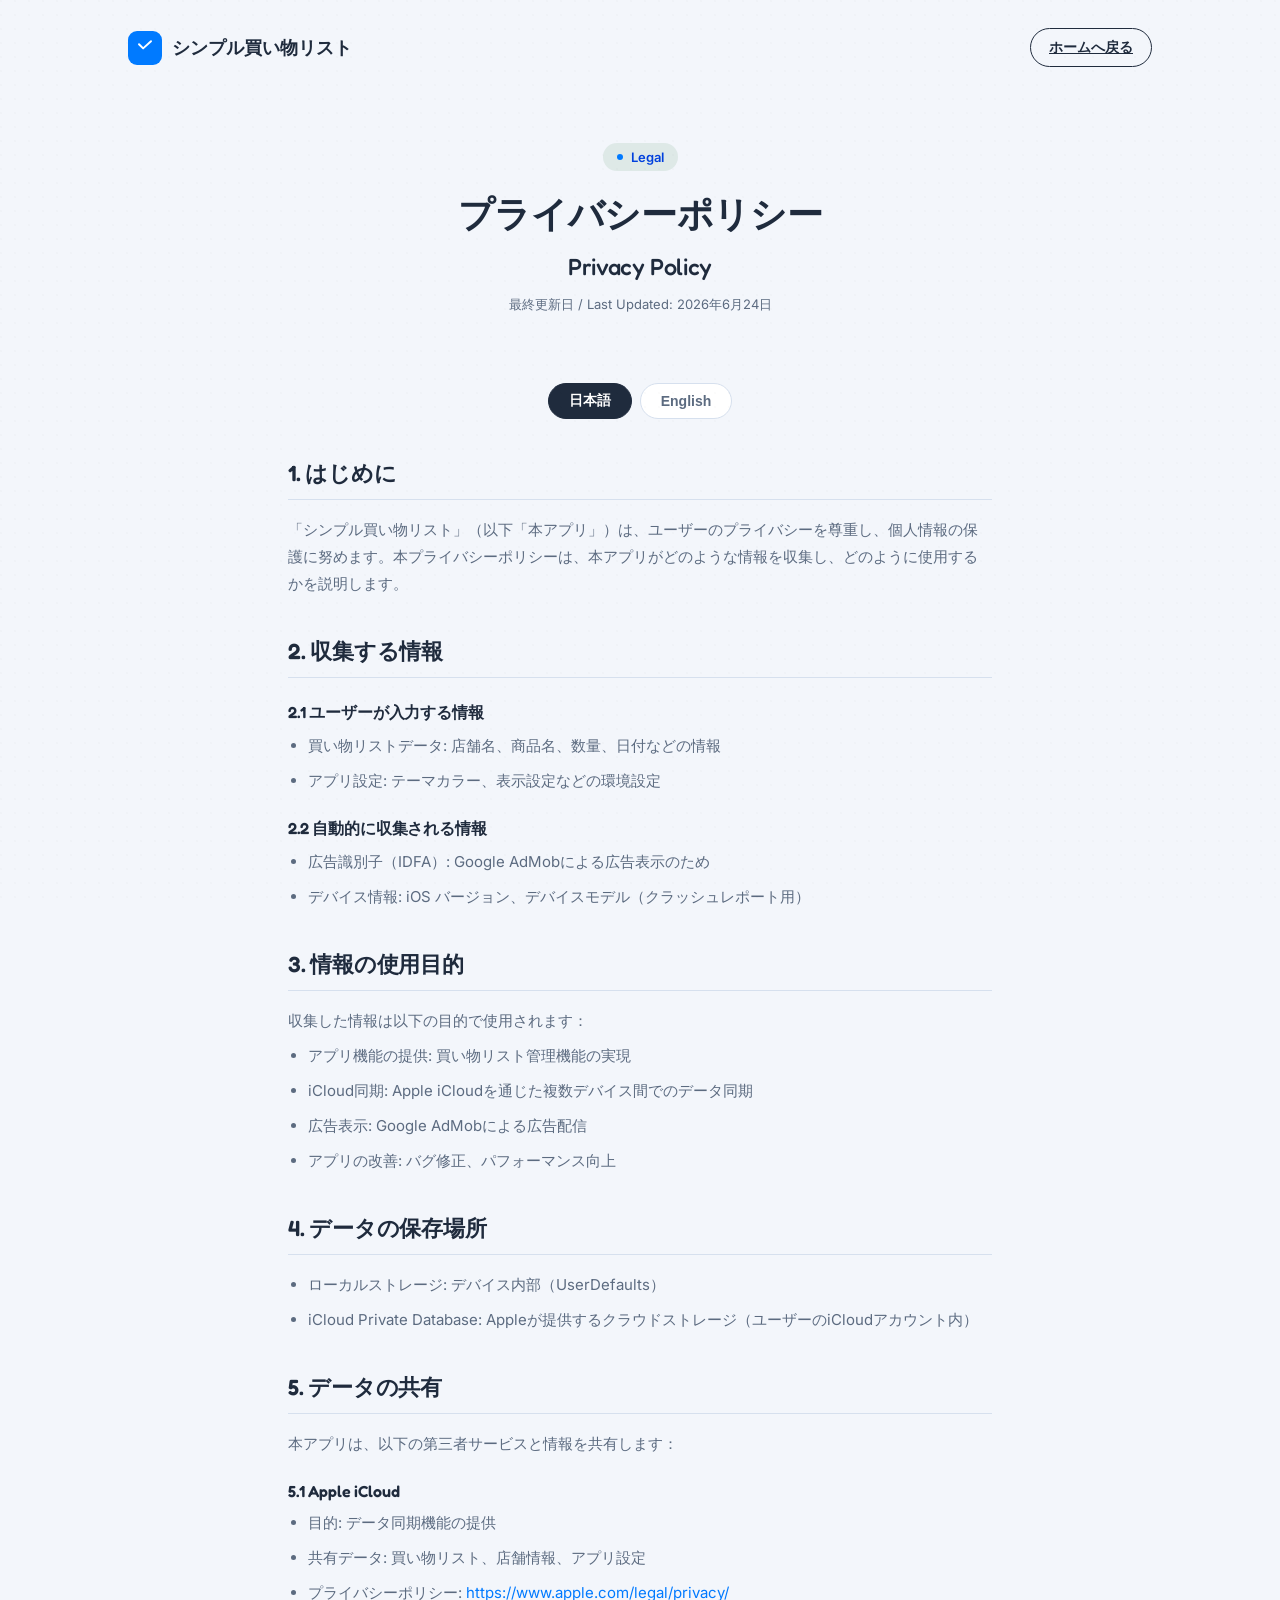
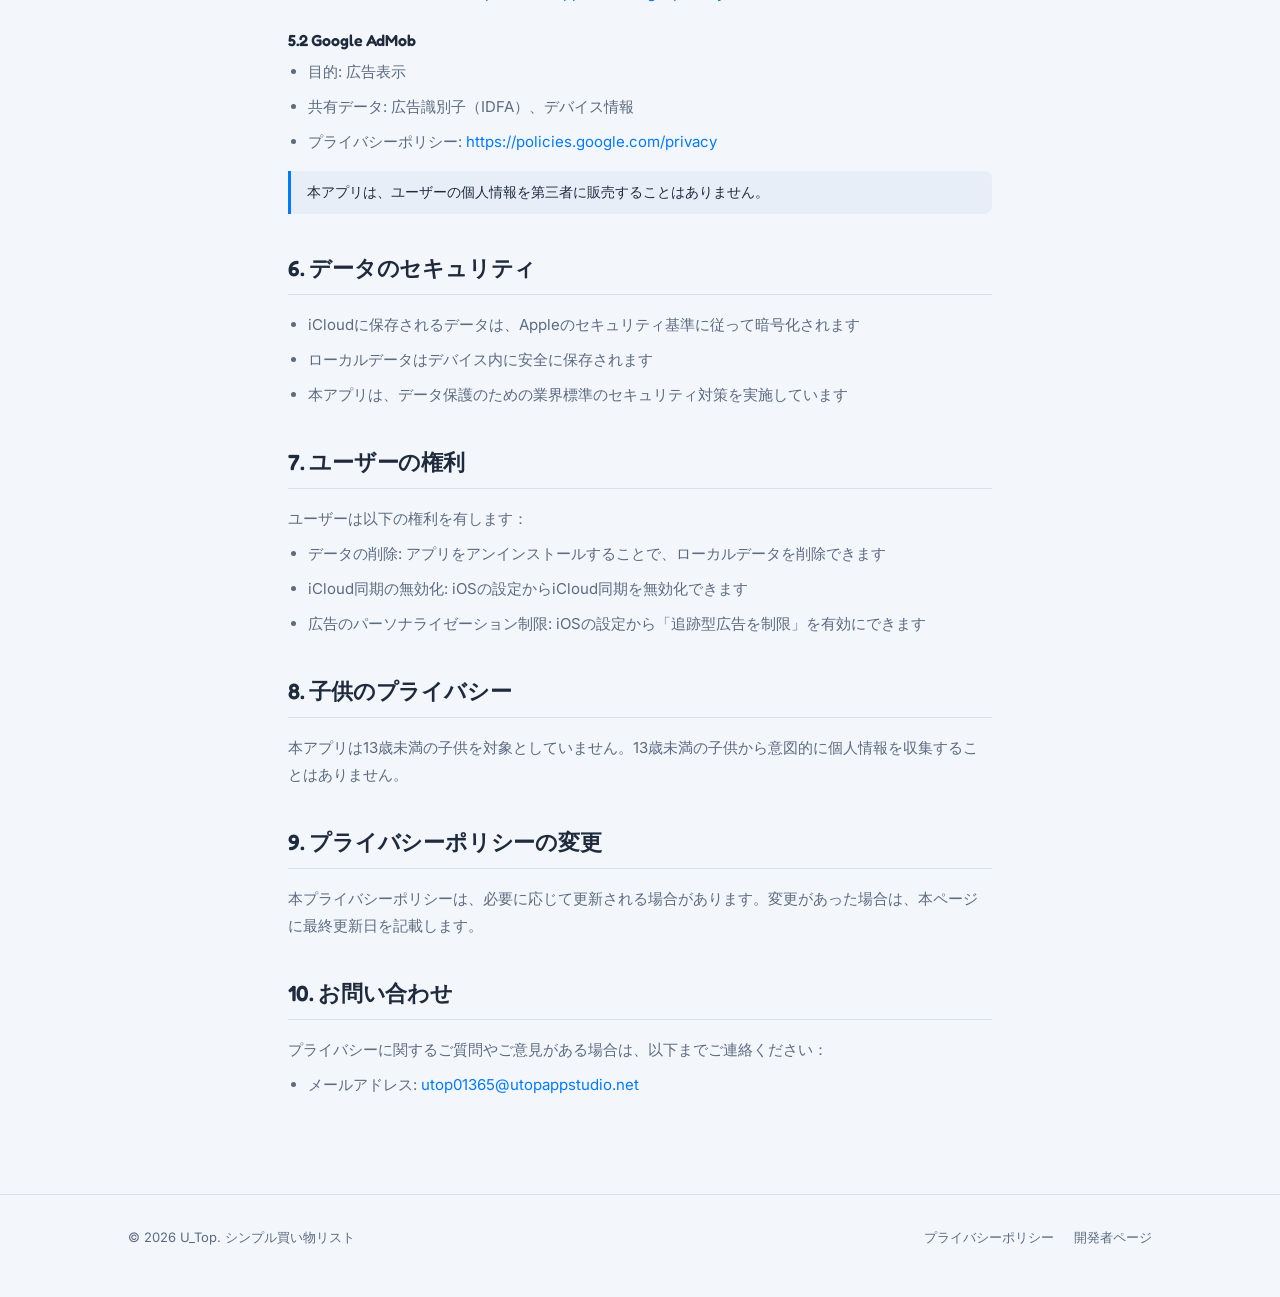
==== privacy-policy.html @ 2f01d152 "feat: Add privacy policy page and update footer link - Add privacy-policy.html with bilingual conten" ====
<!DOCTYPE html>
<html lang="ja">
<head>
<meta charset="UTF-8">
<meta name="viewport" content="width=device-width, initial-scale=1.0">
<title>プライバシーポリシー – シンプル買い物リスト</title>
<meta name="description" content="シンプル買い物リストのプライバシーポリシー / Privacy Policy for Simple Shopping List">
<link rel="preconnect" href="https://fonts.googleapis.com">
<link rel="preconnect" href="https://fonts.gstatic.com" crossorigin>
<link href="https://fonts.googleapis.com/css2?family=Fredoka:wght@500;600;700&family=Inter:wght@400;500;600;700&display=swap" rel="stylesheet">
<link rel="stylesheet" href="styles.css">
<style>
  .policy-hero {
    padding: 48px 0 32px;
    text-align: center;
  }
  .policy-hero h1 {
    font-size: clamp(26px, 3.2vw, 36px);
    margin: 0 0 12px;
  }
  .policy-hero .updated {
    font-size: 13px;
    color: var(--ink-soft);
  }
  .lang-tabs {
    display: flex;
    justify-content: center;
    gap: 8px;
    margin: 24px 0 40px;
  }
  .lang-tab {
    padding: 8px 20px;
    border-radius: 999px;
    font-size: 14px;
    font-weight: 600;
    cursor: pointer;
    border: 1.5px solid var(--line);
    background: var(--white);
    color: var(--ink-soft);
    transition: all .15s ease;
  }
  .lang-tab.active {
    background: var(--ink);
    color: var(--white);
    border-color: var(--ink);
  }
  .policy-content {
    max-width: 760px;
    margin: 0 auto;
    padding: 0 28px 80px;
  }
  .policy-section { display: none; }
  .policy-section.active { display: block; }
  .policy-content h2 {
    font-size: 22px;
    margin: 40px 0 16px;
    padding-bottom: 10px;
    border-bottom: 1px solid var(--line);
  }
  .policy-content h3 {
    font-size: 16px;
    margin: 24px 0 8px;
    color: var(--ink);
  }
  .policy-content p, .policy-content li {
    font-size: 15px;
    line-height: 1.8;
    color: var(--ink-soft);
    margin: 0 0 8px;
  }
  .policy-content ul {
    padding-left: 20px;
    margin: 8px 0 16px;
  }
  .policy-content a {
    color: var(--green);
    text-decoration: none;
  }
  .policy-content a:hover { text-decoration: underline; }
  .important-note {
    background: var(--paper-deep);
    border-left: 3px solid var(--green);
    padding: 12px 16px;
    border-radius: 0 8px 8px 0;
    margin: 16px 0;
    font-size: 14px;
    color: var(--ink);
    font-weight: 500;
  }
  .back-link {
    display: inline-flex;
    align-items: center;
    gap: 6px;
    font-size: 14px;
    font-weight: 600;
    color: var(--ink-soft);
    text-decoration: none;
    margin-bottom: 8px;
  }
  .back-link:hover { color: var(--ink); }
</style>
</head>
<body>

<nav class="wrap">
  <div class="brand">
    <div class="mark">
      <svg viewBox="0 0 24 24" fill="none" xmlns="http://www.w3.org/2000/svg"><path d="M4 7L9.5 12.5L20 3" stroke="white" stroke-width="2.6" stroke-linecap="round" stroke-linejoin="round"/></svg>
    </div>
    シンプル買い物リスト
  </div>
  <a class="cta-small" href="index.html">ホームへ戻る</a>
</nav>

<div class="policy-hero wrap">
  <div class="eyebrow"><span class="dot"></span>Legal</div>
  <h1>プライバシーポリシー<br><span style="font-size:0.65em;font-weight:500;">Privacy Policy</span></h1>
  <p class="updated">最終更新日 / Last Updated: 2026年6月24日</p>
</div>

<div class="lang-tabs">
  <button class="lang-tab active" onclick="switchLang('ja', this)">日本語</button>
  <button class="lang-tab" onclick="switchLang('en', this)">English</button>
</div>

<div class="policy-content">

  <!-- 日本語 -->
  <div class="policy-section active" id="section-ja">
    <h2>1. はじめに</h2>
    <p>「シンプル買い物リスト」（以下「本アプリ」）は、ユーザーのプライバシーを尊重し、個人情報の保護に努めます。本プライバシーポリシーは、本アプリがどのような情報を収集し、どのように使用するかを説明します。</p>

    <h2>2. 収集する情報</h2>
    <h3>2.1 ユーザーが入力する情報</h3>
    <ul>
      <li>買い物リストデータ: 店舗名、商品名、数量、日付などの情報</li>
      <li>アプリ設定: テーマカラー、表示設定などの環境設定</li>
    </ul>
    <h3>2.2 自動的に収集される情報</h3>
    <ul>
      <li>広告識別子（IDFA）: Google AdMobによる広告表示のため</li>
      <li>デバイス情報: iOS バージョン、デバイスモデル（クラッシュレポート用）</li>
    </ul>

    <h2>3. 情報の使用目的</h2>
    <p>収集した情報は以下の目的で使用されます：</p>
    <ul>
      <li>アプリ機能の提供: 買い物リスト管理機能の実現</li>
      <li>iCloud同期: Apple iCloudを通じた複数デバイス間でのデータ同期</li>
      <li>広告表示: Google AdMobによる広告配信</li>
      <li>アプリの改善: バグ修正、パフォーマンス向上</li>
    </ul>

    <h2>4. データの保存場所</h2>
    <ul>
      <li>ローカルストレージ: デバイス内部（UserDefaults）</li>
      <li>iCloud Private Database: Appleが提供するクラウドストレージ（ユーザーのiCloudアカウント内）</li>
    </ul>

    <h2>5. データの共有</h2>
    <p>本アプリは、以下の第三者サービスと情報を共有します：</p>
    <h3>5.1 Apple iCloud</h3>
    <ul>
      <li>目的: データ同期機能の提供</li>
      <li>共有データ: 買い物リスト、店舗情報、アプリ設定</li>
      <li>プライバシーポリシー: <a href="https://www.apple.com/legal/privacy/" target="_blank" rel="noopener">https://www.apple.com/legal/privacy/</a></li>
    </ul>
    <h3>5.2 Google AdMob</h3>
    <ul>
      <li>目的: 広告表示</li>
      <li>共有データ: 広告識別子（IDFA）、デバイス情報</li>
      <li>プライバシーポリシー: <a href="https://policies.google.com/privacy" target="_blank" rel="noopener">https://policies.google.com/privacy</a></li>
    </ul>
    <div class="important-note">本アプリは、ユーザーの個人情報を第三者に販売することはありません。</div>

    <h2>6. データのセキュリティ</h2>
    <ul>
      <li>iCloudに保存されるデータは、Appleのセキュリティ基準に従って暗号化されます</li>
      <li>ローカルデータはデバイス内に安全に保存されます</li>
      <li>本アプリは、データ保護のための業界標準のセキュリティ対策を実施しています</li>
    </ul>

    <h2>7. ユーザーの権利</h2>
    <p>ユーザーは以下の権利を有します：</p>
    <ul>
      <li>データの削除: アプリをアンインストールすることで、ローカルデータを削除できます</li>
      <li>iCloud同期の無効化: iOSの設定からiCloud同期を無効化できます</li>
      <li>広告のパーソナライゼーション制限: iOSの設定から「追跡型広告を制限」を有効にできます</li>
    </ul>

    <h2>8. 子供のプライバシー</h2>
    <p>本アプリは13歳未満の子供を対象としていません。13歳未満の子供から意図的に個人情報を収集することはありません。</p>

    <h2>9. プライバシーポリシーの変更</h2>
    <p>本プライバシーポリシーは、必要に応じて更新される場合があります。変更があった場合は、本ページに最終更新日を記載します。</p>

    <h2>10. お問い合わせ</h2>
    <p>プライバシーに関するご質問やご意見がある場合は、以下までご連絡ください：</p>
    <ul>
      <li>メールアドレス: <a href="mailto:utop01365@utopappstudio.net">utop01365@utopappstudio.net</a></li>
    </ul>
  </div>

  <!-- English -->
  <div class="policy-section" id="section-en">
    <h2>1. Introduction</h2>
    <p>"Simple Shopping List" (hereinafter "the App") respects user privacy and is committed to protecting personal information. This Privacy Policy explains what information the App collects and how it is used.</p>

    <h2>2. Information We Collect</h2>
    <h3>2.1 User-Provided Information</h3>
    <ul>
      <li>Shopping List Data: Store names, item names, quantities, dates, etc.</li>
      <li>App Settings: Theme colors, display preferences, etc.</li>
    </ul>
    <h3>2.2 Automatically Collected Information</h3>
    <ul>
      <li>Advertising Identifier (IDFA): For Google AdMob ad serving</li>
      <li>Device Information: iOS version, device model (for crash reporting)</li>
    </ul>

    <h2>3. How We Use Information</h2>
    <p>Collected information is used for the following purposes:</p>
    <ul>
      <li>App Functionality: Providing shopping list management features</li>
      <li>iCloud Sync: Data synchronization across devices via Apple iCloud</li>
      <li>Advertising: Ad delivery through Google AdMob</li>
      <li>App Improvement: Bug fixes, performance improvements</li>
    </ul>

    <h2>4. Data Storage</h2>
    <ul>
      <li>Local Storage: Device internal storage (UserDefaults)</li>
      <li>iCloud Private Database: Cloud storage provided by Apple (within user's iCloud account)</li>
    </ul>

    <h2>5. Data Sharing</h2>
    <p>The App shares information with the following third-party services:</p>
    <h3>5.1 Apple iCloud</h3>
    <ul>
      <li>Purpose: Data synchronization</li>
      <li>Shared Data: Shopping lists, store information, app settings</li>
      <li>Privacy Policy: <a href="https://www.apple.com/legal/privacy/" target="_blank" rel="noopener">https://www.apple.com/legal/privacy/</a></li>
    </ul>
    <h3>5.2 Google AdMob</h3>
    <ul>
      <li>Purpose: Ad serving</li>
      <li>Shared Data: Advertising identifier (IDFA), device information</li>
      <li>Privacy Policy: <a href="https://policies.google.com/privacy" target="_blank" rel="noopener">https://policies.google.com/privacy</a></li>
    </ul>
    <div class="important-note">The App does not sell user personal information to third parties.</div>

    <h2>6. Data Security</h2>
    <ul>
      <li>Data stored in iCloud is encrypted according to Apple's security standards</li>
      <li>Local data is securely stored on the device</li>
      <li>The App implements industry-standard security measures for data protection</li>
    </ul>

    <h2>7. User Rights</h2>
    <p>Users have the following rights:</p>
    <ul>
      <li>Data Deletion: Delete local data by uninstalling the app</li>
      <li>Disable iCloud Sync: Disable iCloud sync from iOS settings</li>
      <li>Limit Ad Personalization: Enable "Limit Ad Tracking" from iOS settings</li>
    </ul>

    <h2>8. Children's Privacy</h2>
    <p>The App is not intended for children under 13 years of age. We do not knowingly collect personal information from children under 13.</p>

    <h2>9. Changes to Privacy Policy</h2>
    <p>This Privacy Policy may be updated as necessary. Changes will be indicated by updating the last modified date on this page.</p>

    <h2>10. Contact Us</h2>
    <p>For questions or concerns about privacy, please contact:</p>
    <ul>
      <li>Email: <a href="mailto:utop01365@utopappstudio.net">utop01365@utopappstudio.net</a></li>
    </ul>
  </div>

</div>

<footer>
  <div class="wrap">
    <div>© 2026 U_Top. シンプル買い物リスト</div>
    <div class="links">
      <a href="privacy-policy.html">プライバシーポリシー</a>
      <a href="https://apps.apple.com/jp/developer/yuta-yamada/id1886651051?platform=iphone" target="_blank" rel="noopener">開発者ページ</a>
    </div>
  </div>
</footer>

<script>
  function switchLang(lang, btn) {
    document.querySelectorAll('.policy-section').forEach(s => s.classList.remove('active'));
    document.querySelectorAll('.lang-tab').forEach(b => b.classList.remove('active'));
    document.getElementById('section-' + lang).classList.add('active');
    btn.classList.add('active');
  }
</script>

</body>
</html>
---- styles.css ----
:root{
    --paper: #F3F6FB;
    --paper-deep: #E7EEF8;
    --ink: #1F2B3D;
    --ink-soft: #5C6B80;
    --green: #007AFF;
    --green-deep: #0040DD;
    --check: #34C759;
    --yellow: #F4C95D;
    --line: #D6E0EE;
    --white: #FFFFFF;
    --radius: 18px;
    --shadow: 0 18px 40px -22px rgba(31, 43, 61, 0.35);
  }

  *{box-sizing:border-box;}
  html{scroll-behavior:smooth;}
  body{
    margin:0;
    background:var(--paper);
    color:var(--ink);
    font-family:'Inter', sans-serif;
    -webkit-font-smoothing:antialiased;
  }
  h1,h2,h3,.display{
    font-family:'Fredoka', sans-serif;
    font-weight:600;
    letter-spacing:-0.01em;
  }
  a{color:inherit;}
  img{max-width:100%;display:block;}

  /* paper grain texture */
  body::before{
    content:"";
    position:fixed;
    inset:0;
    pointer-events:none;
    opacity:0.5;
    background-image:
      radial-gradient(circle at 1px 1px, rgba(46,43,38,0.035) 1px, transparent 0);
    background-size:14px 14px;
    z-index:0;
  }

  .wrap{
    max-width:1080px;
    margin:0 auto;
    padding:0 28px;
    position:relative;
    z-index:1;
  }

  /* ---------- Nav ---------- */
  nav.wrap{
    display:flex;
    align-items:center;
    justify-content:space-between;
    padding-top:28px;
    padding-bottom:28px;
  }
  .brand{
    display:flex;
    align-items:center;
    gap:10px;
    font-family:'Fredoka', sans-serif;
    font-weight:600;
    font-size:18px;
  }
  .brand .mark{
    width:34px;height:34px;border-radius:9px;
    background:var(--green);
    display:flex;align-items:center;justify-content:center;
    box-shadow:var(--shadow);
  }
  .brand .mark svg{width:18px;height:18px;}
  nav a.cta-small{
    font-size:14px;
    font-weight:600;
    padding:9px 18px;
    border-radius:999px;
    border:1.5px solid var(--ink);
    transition:transform .15s ease, background .15s ease, color .15s ease;
  }
  nav a.cta-small:hover{background:var(--ink); color:var(--paper); transform:translateY(-1px);}

  /* ---------- Hero ---------- */
  .hero{
    padding:36px 0 70px;
    display:flex;
    flex-direction:column;
    align-items:center;
    text-align:center;
    gap:38px;
  }
  .hero-copy{
    max-width:620px;
  }
  .eyebrow{
    display:inline-flex;
    align-items:center;
    gap:8px;
    font-size:13px;
    font-weight:600;
    color:var(--green-deep);
    background:rgba(76,140,92,0.12);
    padding:6px 14px;
    border-radius:999px;
    margin-bottom:20px;
  }
  .eyebrow span.dot{width:6px;height:6px;border-radius:50%;background:var(--green);}
  .hero h1{
    font-size:clamp(34px, 4.6vw, 52px);
    line-height:1.15;
    margin:0 0 20px;
  }
  .hero h1 .underline{
    position:relative;
    white-space:nowrap;
  }
  .hero h1 .underline svg{
    position:absolute;
    left:0; bottom:-6px;
    width:100%;
    height:14px;
  }
  .hero p.lead{
    font-size:18px;
    line-height:1.75;
    color:var(--ink-soft);
    max-width:46ch;
    margin:0 auto;
  }
  .badges{
    display:flex;
    align-items:center;
    gap:16px;
    flex-wrap:wrap;
  }
  .appstore-badge{
    display:inline-flex;
    align-items:center;
    gap:10px;
    background:var(--ink);
    color:var(--paper);
    padding:12px 22px;
    border-radius:14px;
    font-weight:600;
    font-size:15px;
    box-shadow:var(--shadow);
    transition:transform .18s ease;
  }
  .appstore-badge:hover{transform:translateY(-2px);}
  .appstore-badge svg{width:22px;height:22px;flex:none;}
  .free-tag{
    font-size:13px;
    color:var(--ink-soft);
  }
  .meta-row{
    margin-top:30px;
    display:flex;
    gap:22px;
    flex-wrap:wrap;
    font-size:13px;
    color:var(--ink-soft);
  }
  .meta-row .item{display:flex; align-items:center; gap:6px;}
  .meta-row svg{width:15px;height:15px; opacity:.7;}

  /* ---------- Hero visual: living checklist ---------- */
  .hero-visual{
    display:flex;
    flex-direction:column;
    align-items:center;
  }
  .phone{
    width:280px;
    background:var(--ink);
    border-radius:46px;
    padding:14px;
    box-shadow:var(--shadow);
  }
  .phone .screen{
    background:var(--white);
    border-radius:34px;
    overflow:hidden;
    position:relative;
  }
  .phone .notch{
    position:absolute;
    top:0; left:50%;
    transform:translateX(-50%);
    width:120px; height:26px;
    background:var(--ink);
    border-radius:0 0 16px 16px;
    z-index:2;
  }
  .phone .statusbar{
    height:46px;
    display:flex;
    align-items:flex-end;
    justify-content:space-between;
    padding:0 22px 6px;
    font-size:12px;
    font-weight:600;
    color:var(--ink);
  }
  .phone .statusbar .icons{display:flex; align-items:center; gap:4px;}
  .phone .navbar{
    padding:2px 18px 14px;
  }
  .phone .navbar h3{
    margin:0;
    font-size:23px;
    color:var(--ink);
  }
  .phone .list{
    background:var(--paper);
    margin:0 12px 16px;
    border-radius:16px;
    overflow:hidden;
  }
  .check-item{
    display:flex;
    align-items:center;
    gap:12px;
    padding:13px 16px;
    background:var(--white);
    border-bottom:1px solid var(--line);
    cursor:pointer;
    user-select:none;
  }
  .check-item:last-child{border-bottom:none;}
  .box{
    width:22px;height:22px;
    border-radius:50%;
    border:2px solid #C7D2E2;
    flex:none;
    display:flex;align-items:center;justify-content:center;
    transition:background .15s ease, border-color .15s ease;
  }
  .box svg{width:12px;height:12px; opacity:0; transition:opacity .15s ease;}
  .check-item.done .box{background:var(--check); border-color:var(--check);}
  .check-item.done .box svg{opacity:1;}
  .check-item.done .label{color:var(--ink-soft); text-decoration:line-through;}
  .label{font-size:15px; font-weight:500; transition:color .15s ease;}
  .phone .addrow{
    display:flex;
    align-items:center;
    gap:10px;
    margin:0 28px 26px;
    color:var(--green);
    font-size:14px;
    font-weight:600;
  }
  .phone .addrow .plus{
    width:22px;height:22px;
    border-radius:50%;
    border:2px solid var(--green);
    display:flex;align-items:center;justify-content:center;
    font-size:14px;
    flex:none;
  }
  .hint{
    margin-top:18px;
    font-size:12px;
    color:var(--ink-soft);
    text-align:center;
  }

  /* ---------- Features ---------- */
  .section-head{
    text-align:center;
    max-width:560px;
    margin:0 auto 50px;
  }
  .section-head .eyebrow{margin-bottom:14px;}
  .section-head h2{font-size:clamp(26px,3.2vw,34px); margin:0 0 14px;}
  .section-head p{color:var(--ink-soft); font-size:16px; line-height:1.7; margin:0;}

  .features{
    padding:70px 0;
  }
  .grid{
    display:grid;
    grid-template-columns:repeat(3, 1fr);
    gap:22px;
  }
  .card{
    background:var(--white);
    border-radius:var(--radius);
    padding:28px 24px;
    border:1px solid var(--line);
  }
  .card .icon{
    width:44px;height:44px;
    border-radius:12px;
    background:var(--paper-deep);
    display:flex;align-items:center;justify-content:center;
    margin-bottom:18px;
  }
  .card .icon svg{width:22px;height:22px; color:var(--green-deep);}
  .card h3{font-size:17px; margin:0 0 8px;}
  .card p{font-size:14.5px; line-height:1.7; color:var(--ink-soft); margin:0;}

  /* ---------- How it works ---------- */
  .how{
    padding:70px 0;
    background:var(--paper-deep);
    border-radius:32px;
    margin:0 28px;
  }
  .how .wrap{padding:60px 28px;}
  .steps{
    display:grid;
    grid-template-columns:repeat(4, 1fr);
    gap:24px;
    margin-top:10px;
  }
  .step{position:relative; padding-left:2px;}
  .step .num{
    font-family:'Fredoka', sans-serif;
    font-size:34px;
    font-weight:600;
    color:var(--green);
    opacity:.55;
    line-height:1;
    margin-bottom:10px;
  }
  .step h4{font-size:15.5px; margin:0 0 6px;}
  .step p{font-size:13.5px; color:var(--ink-soft); line-height:1.6; margin:0;}

  /* ---------- Theme strip ---------- */
  .themes{
    padding:70px 0;
    text-align:center;
  }
  .swatches{
    display:flex;
    justify-content:center;
    gap:14px;
    margin-top:32px;
    flex-wrap:wrap;
  }
  .swatch{
    width:46px;height:46px;
    border-radius:50%;
    border:3px solid var(--white);
    box-shadow:0 4px 14px -4px rgba(0,0,0,0.25);
  }

  /* ---------- Final CTA ---------- */
  .final-cta{
    padding:30px 0 100px;
    text-align:center;
  }
  .final-cta h2{font-size:clamp(26px,3.4vw,36px); margin:0 0 16px;}
  .final-cta p{color:var(--ink-soft); margin:0 0 30px; font-size:16px;}

  /* ---------- Footer ---------- */
  footer{
    padding:34px 0 50px;
    border-top:1px solid var(--line);
  }
  footer .wrap{
    display:flex;
    justify-content:space-between;
    align-items:center;
    flex-wrap:wrap;
    gap:14px;
    font-size:13px;
    color:var(--ink-soft);
  }
  footer a{text-decoration:none; color:var(--ink-soft);}
  footer a:hover{color:var(--ink);}
  footer .links{display:flex; gap:20px; flex-wrap:wrap;}

  @media (max-width: 860px){
    .grid{grid-template-columns:1fr 1fr;}
    .steps{grid-template-columns:1fr 1fr;}
    .how{margin:0 16px;}
  }
  @media (max-width: 540px){
    .grid{grid-template-columns:1fr;}
    .steps{grid-template-columns:1fr;}
    .phone{width:100%; max-width:300px;}
  }
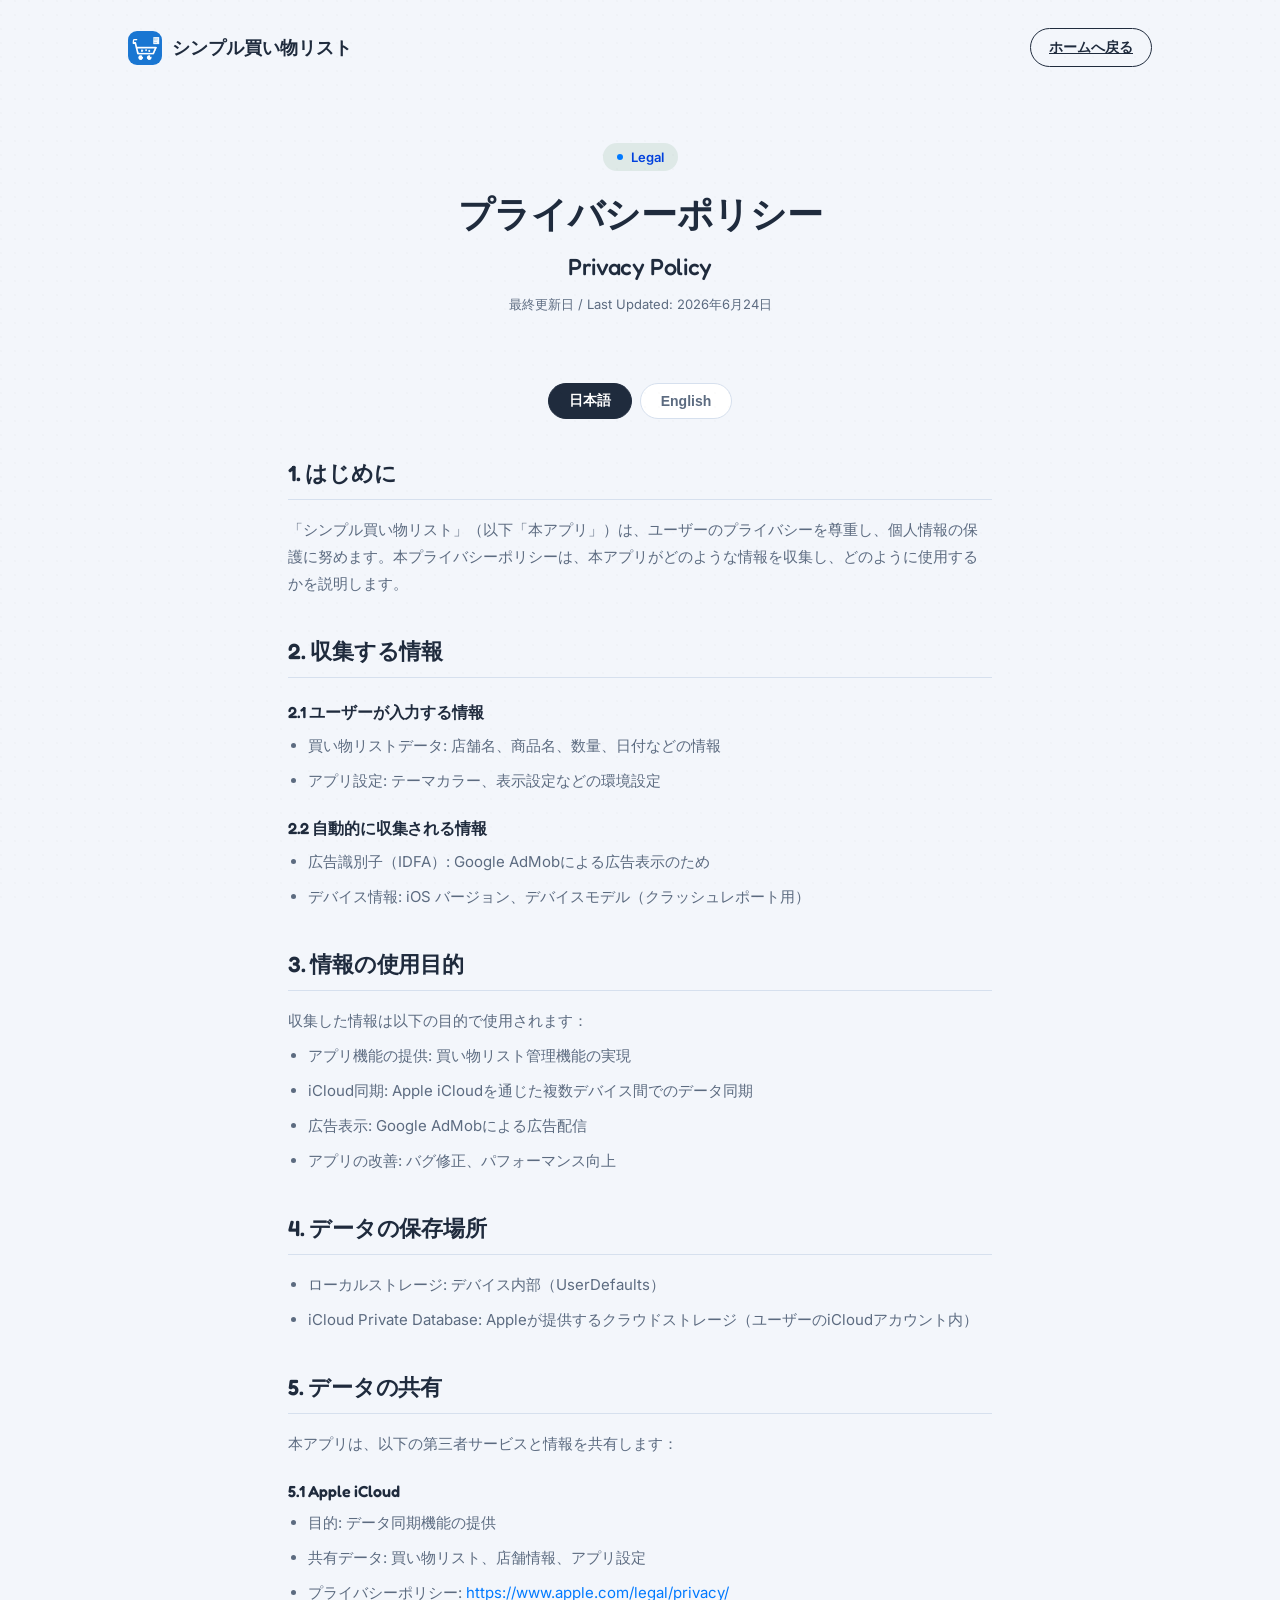
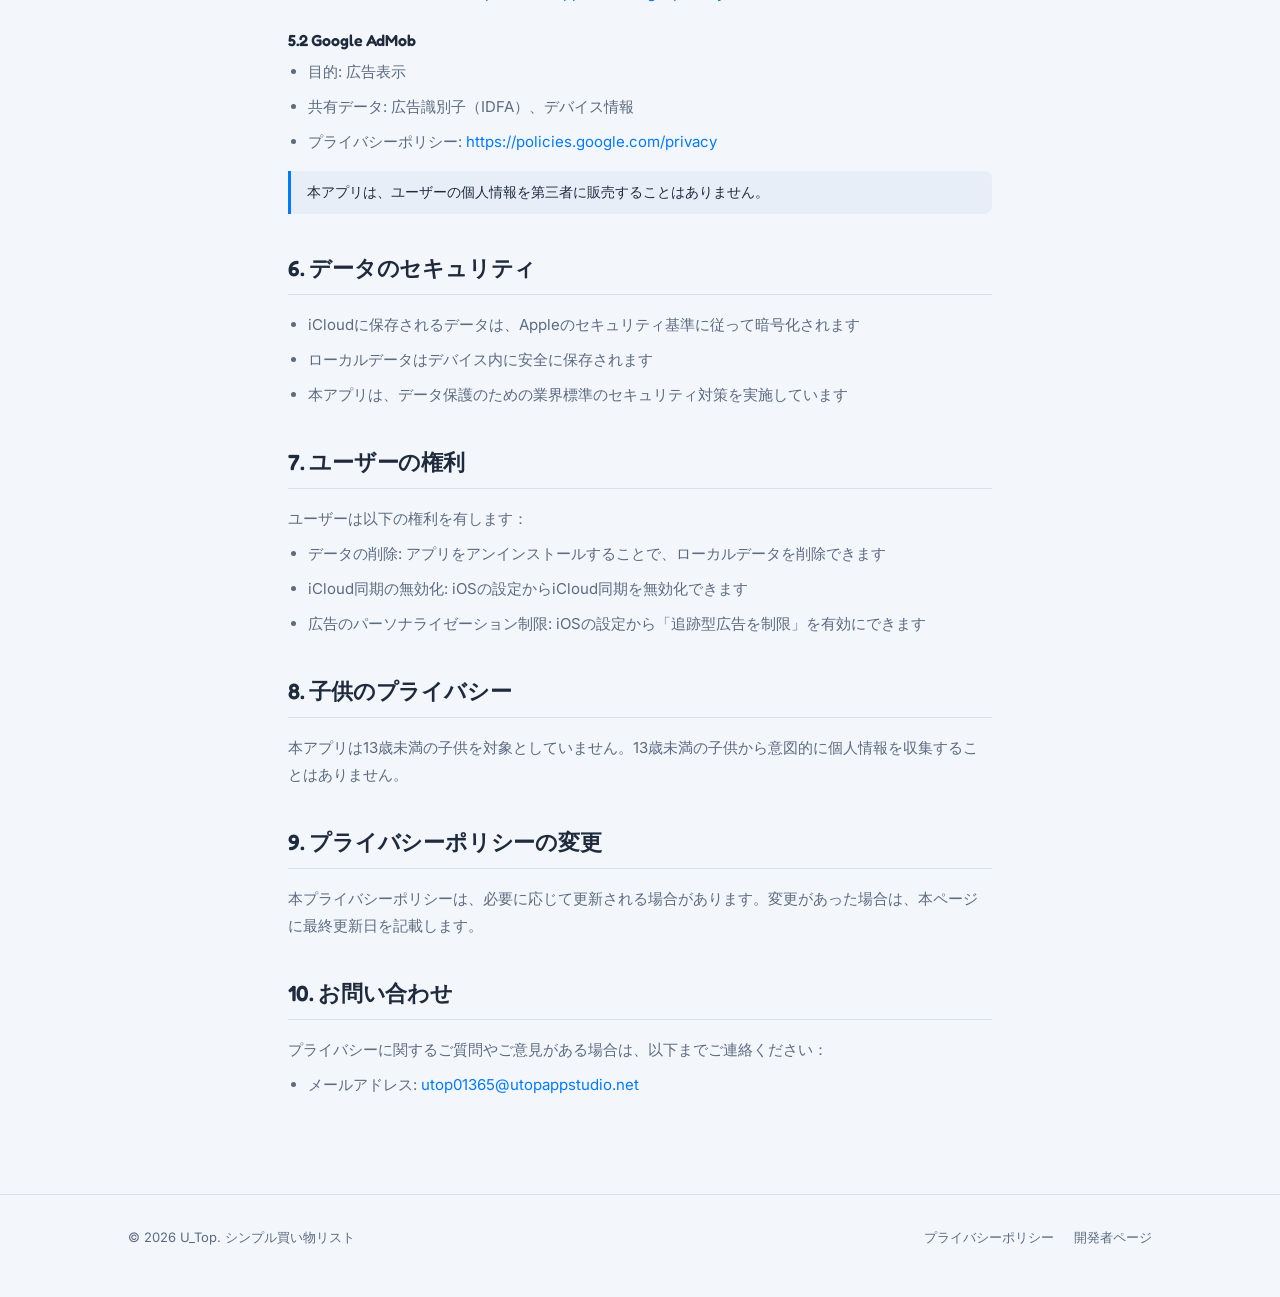
==== commit ffd9f4a0: "feat: ナビゲーションアイコンをアプリアイコンに変更 - SVGチェックマークからアプリアイコン画像(app-icon.png)に置き換え  - index.htmlとprivacy-policy" ====
--- a/privacy-policy.html
+++ b/privacy-policy.html
@@ -8,104 +8,14 @@
 <link rel="preconnect" href="https://fonts.googleapis.com">
 <link rel="preconnect" href="https://fonts.gstatic.com" crossorigin>
 <link href="https://fonts.googleapis.com/css2?family=Fredoka:wght@500;600;700&family=Inter:wght@400;500;600;700&display=swap" rel="stylesheet">
-<link rel="stylesheet" href="styles.css">
-<style>
-  .policy-hero {
-    padding: 48px 0 32px;
-    text-align: center;
-  }
-  .policy-hero h1 {
-    font-size: clamp(26px, 3.2vw, 36px);
-    margin: 0 0 12px;
-  }
-  .policy-hero .updated {
-    font-size: 13px;
-    color: var(--ink-soft);
-  }
-  .lang-tabs {
-    display: flex;
-    justify-content: center;
-    gap: 8px;
-    margin: 24px 0 40px;
-  }
-  .lang-tab {
-    padding: 8px 20px;
-    border-radius: 999px;
-    font-size: 14px;
-    font-weight: 600;
-    cursor: pointer;
-    border: 1.5px solid var(--line);
-    background: var(--white);
-    color: var(--ink-soft);
-    transition: all .15s ease;
-  }
-  .lang-tab.active {
-    background: var(--ink);
-    color: var(--white);
-    border-color: var(--ink);
-  }
-  .policy-content {
-    max-width: 760px;
-    margin: 0 auto;
-    padding: 0 28px 80px;
-  }
-  .policy-section { display: none; }
-  .policy-section.active { display: block; }
-  .policy-content h2 {
-    font-size: 22px;
-    margin: 40px 0 16px;
-    padding-bottom: 10px;
-    border-bottom: 1px solid var(--line);
-  }
-  .policy-content h3 {
-    font-size: 16px;
-    margin: 24px 0 8px;
-    color: var(--ink);
-  }
-  .policy-content p, .policy-content li {
-    font-size: 15px;
-    line-height: 1.8;
-    color: var(--ink-soft);
-    margin: 0 0 8px;
-  }
-  .policy-content ul {
-    padding-left: 20px;
-    margin: 8px 0 16px;
-  }
-  .policy-content a {
-    color: var(--green);
-    text-decoration: none;
-  }
-  .policy-content a:hover { text-decoration: underline; }
-  .important-note {
-    background: var(--paper-deep);
-    border-left: 3px solid var(--green);
-    padding: 12px 16px;
-    border-radius: 0 8px 8px 0;
-    margin: 16px 0;
-    font-size: 14px;
-    color: var(--ink);
-    font-weight: 500;
-  }
-  .back-link {
-    display: inline-flex;
-    align-items: center;
-    gap: 6px;
-    font-size: 14px;
-    font-weight: 600;
-    color: var(--ink-soft);
-    text-decoration: none;
-    margin-bottom: 8px;
-  }
-  .back-link:hover { color: var(--ink); }
-</style>
+<link rel="stylesheet" href="style.css">
 </head>
 <body>
 
 <nav class="wrap">
   <div class="brand">
     <div class="mark">
-      <svg viewBox="0 0 24 24" fill="none" xmlns="http://www.w3.org/2000/svg"><path d="M4 7L9.5 12.5L20 3" stroke="white" stroke-width="2.6" stroke-linecap="round" stroke-linejoin="round"/></svg>
+      <img src="app-icon.png" alt="App Icon">
     </div>
     シンプル買い物リスト
   </div>
--- a/style.css
+++ b/style.css
@@ -0,0 +1,517 @@
+:root{
+  --paper: #F3F6FB;
+  --paper-deep: #E7EEF8;
+  --ink: #1F2B3D;
+  --ink-soft: #5C6B80;
+  --green: #007AFF;
+  --green-deep: #0040DD;
+  --check: #34C759;
+  --yellow: #F4C95D;
+  --line: #D6E0EE;
+  --white: #FFFFFF;
+  --radius: 18px;
+  --shadow: 0 18px 40px -22px rgba(31, 43, 61, 0.35);
+}
+
+*{box-sizing:border-box;}
+html{scroll-behavior:smooth;}
+body{
+  margin:0;
+  background:var(--paper);
+  color:var(--ink);
+  font-family:'Inter', sans-serif;
+  -webkit-font-smoothing:antialiased;
+}
+h1,h2,h3,.display{
+  font-family:'Fredoka', sans-serif;
+  font-weight:600;
+  letter-spacing:-0.01em;
+}
+a{color:inherit;}
+img{max-width:100%;display:block;}
+
+/* paper grain texture */
+body::before{
+  content:"";
+  position:fixed;
+  inset:0;
+  pointer-events:none;
+  opacity:0.5;
+  background-image:
+    radial-gradient(circle at 1px 1px, rgba(46,43,38,0.035) 1px, transparent 0);
+  background-size:14px 14px;
+  z-index:0;
+}
+
+.wrap{
+  max-width:1080px;
+  margin:0 auto;
+  padding:0 28px;
+  position:relative;
+  z-index:1;
+}
+
+/* ---------- Language switching ---------- */
+html[lang="ja"] .en { display: none !important; }
+html[lang="en"] .ja { display: none !important; }
+
+/* ---------- Lang switcher ---------- */
+.lang-switcher{
+  display:flex;
+  align-items:center;
+  gap:4px;
+  background:var(--paper-deep);
+  border-radius:999px;
+  padding:4px;
+}
+.lang-btn{
+  font-size:13px;
+  font-weight:600;
+  padding:6px 14px;
+  border-radius:999px;
+  border:none;
+  cursor:pointer;
+  background:transparent;
+  color:var(--ink-soft);
+  transition:background .15s ease, color .15s ease;
+  font-family:'Inter', sans-serif;
+}
+.lang-btn.active{
+  background:var(--ink);
+  color:var(--white);
+}
+
+/* ---------- Nav ---------- */
+nav.wrap{
+  display:flex;
+  align-items:center;
+  justify-content:space-between;
+  padding-top:28px;
+  padding-bottom:28px;
+  gap:16px;
+}
+.nav-right{
+  display:flex;
+  align-items:center;
+  gap:12px;
+}
+.brand{
+  display:flex;
+  align-items:center;
+  gap:10px;
+  font-family:'Fredoka', sans-serif;
+  font-weight:600;
+  font-size:18px;
+}
+.brand .mark{
+  width:34px;height:34px;border-radius:9px;
+  display:flex;align-items:center;justify-content:center;
+  overflow:hidden;
+  flex:none;
+}
+.brand .mark img{width:100%;height:100%;object-fit:cover;}
+nav a.cta-small{
+  font-size:14px;
+  font-weight:600;
+  padding:9px 18px;
+  border-radius:999px;
+  border:1.5px solid var(--ink);
+  white-space:nowrap;
+  transition:transform .15s ease, background .15s ease, color .15s ease;
+}
+nav a.cta-small:hover{background:var(--ink); color:var(--paper); transform:translateY(-1px);}
+
+/* ---------- Hero ---------- */
+.hero{
+  padding:36px 0 70px;
+  display:flex;
+  flex-direction:column;
+  align-items:center;
+  text-align:center;
+  gap:38px;
+}
+.hero-copy{
+  max-width:620px;
+}
+.eyebrow{
+  display:inline-flex;
+  align-items:center;
+  gap:8px;
+  font-size:13px;
+  font-weight:600;
+  color:var(--green-deep);
+  background:rgba(76,140,92,0.12);
+  padding:6px 14px;
+  border-radius:999px;
+  margin-bottom:20px;
+}
+.eyebrow span.dot{width:6px;height:6px;border-radius:50%;background:var(--green);}
+.hero h1{
+  font-size:clamp(34px, 4.6vw, 52px);
+  line-height:1.15;
+  margin:0 0 20px;
+}
+.hero h1 .underline{
+  position:relative;
+  white-space:nowrap;
+}
+.hero h1 .underline svg{
+  position:absolute;
+  left:0; bottom:-6px;
+  width:100%;
+  height:14px;
+}
+.hero p.lead{
+  font-size:18px;
+  line-height:1.75;
+  color:var(--ink-soft);
+  max-width:46ch;
+  margin:0 auto;
+}
+.badges{
+  display:flex;
+  align-items:center;
+  gap:16px;
+  flex-wrap:wrap;
+}
+.appstore-badge{
+  display:inline-flex;
+  align-items:center;
+  gap:10px;
+  background:var(--ink);
+  color:var(--paper);
+  padding:12px 22px;
+  border-radius:14px;
+  font-weight:600;
+  font-size:15px;
+  box-shadow:var(--shadow);
+  transition:transform .18s ease;
+}
+.appstore-badge:hover{transform:translateY(-2px);}
+.appstore-badge svg{width:22px;height:22px;flex:none;}
+.free-tag{
+  font-size:13px;
+  color:var(--ink-soft);
+}
+.meta-row{
+  margin-top:30px;
+  display:flex;
+  gap:22px;
+  flex-wrap:wrap;
+  font-size:13px;
+  color:var(--ink-soft);
+}
+.meta-row .item{display:flex; align-items:center; gap:6px;}
+.meta-row svg{width:15px;height:15px; opacity:.7;}
+
+/* ---------- Hero visual ---------- */
+.hero-visual{
+  display:flex;
+  flex-direction:column;
+  align-items:center;
+}
+.phone{
+  width:280px;
+  background:var(--ink);
+  border-radius:46px;
+  padding:14px;
+  box-shadow:var(--shadow);
+}
+.phone .screen{
+  background:var(--white);
+  border-radius:34px;
+  overflow:hidden;
+  position:relative;
+}
+.phone .notch{
+  position:absolute;
+  top:0; left:50%;
+  transform:translateX(-50%);
+  width:120px; height:26px;
+  background:var(--ink);
+  border-radius:0 0 16px 16px;
+  z-index:2;
+}
+.phone .statusbar{
+  height:46px;
+  display:flex;
+  align-items:flex-end;
+  justify-content:space-between;
+  padding:0 22px 6px;
+  font-size:12px;
+  font-weight:600;
+  color:var(--ink);
+}
+.phone .statusbar .icons{display:flex; align-items:center; gap:4px;}
+.phone .navbar{
+  padding:2px 18px 14px;
+}
+.phone .navbar h3{
+  margin:0;
+  font-size:23px;
+  color:var(--ink);
+}
+.phone .list{
+  background:var(--paper);
+  margin:0 12px 16px;
+  border-radius:16px;
+  overflow:hidden;
+}
+.check-item{
+  display:flex;
+  align-items:center;
+  gap:12px;
+  padding:13px 16px;
+  background:var(--white);
+  border-bottom:1px solid var(--line);
+  cursor:pointer;
+  user-select:none;
+}
+.check-item:last-child{border-bottom:none;}
+.box{
+  width:22px;height:22px;
+  border-radius:50%;
+  border:2px solid #C7D2E2;
+  flex:none;
+  display:flex;align-items:center;justify-content:center;
+  transition:background .15s ease, border-color .15s ease;
+}
+.box svg{width:12px;height:12px; opacity:0; transition:opacity .15s ease;}
+.check-item.done .box{background:var(--check); border-color:var(--check);}
+.check-item.done .box svg{opacity:1;}
+.check-item.done .label{color:var(--ink-soft); text-decoration:line-through;}
+.label{font-size:15px; font-weight:500; transition:color .15s ease;}
+.phone .addrow{
+  display:flex;
+  align-items:center;
+  gap:10px;
+  margin:0 28px 26px;
+  color:var(--green);
+  font-size:14px;
+  font-weight:600;
+}
+.phone .addrow .plus{
+  width:22px;height:22px;
+  border-radius:50%;
+  border:2px solid var(--green);
+  display:flex;align-items:center;justify-content:center;
+  font-size:14px;
+  flex:none;
+}
+.hint{
+  margin-top:18px;
+  font-size:12px;
+  color:var(--ink-soft);
+  text-align:center;
+}
+
+/* ---------- Features ---------- */
+.section-head{
+  text-align:center;
+  max-width:560px;
+  margin:0 auto 50px;
+}
+.section-head .eyebrow{margin-bottom:14px;}
+.section-head h2{font-size:clamp(26px,3.2vw,34px); margin:0 0 14px;}
+.section-head p{color:var(--ink-soft); font-size:16px; line-height:1.7; margin:0;}
+
+.features{
+  padding:70px 0;
+}
+.grid{
+  display:grid;
+  grid-template-columns:repeat(3, 1fr);
+  gap:22px;
+}
+.card{
+  background:var(--white);
+  border-radius:var(--radius);
+  padding:28px 24px;
+  border:1px solid var(--line);
+}
+.card .icon{
+  width:44px;height:44px;
+  border-radius:12px;
+  background:var(--paper-deep);
+  display:flex;align-items:center;justify-content:center;
+  margin-bottom:18px;
+}
+.card .icon svg{width:22px;height:22px; color:var(--green-deep);}
+.card h3{font-size:17px; margin:0 0 8px;}
+.card p{font-size:14.5px; line-height:1.7; color:var(--ink-soft); margin:0;}
+
+/* ---------- How it works ---------- */
+.how{
+  padding:70px 0;
+  background:var(--paper-deep);
+  border-radius:32px;
+  margin:0 28px;
+}
+.how .wrap{padding:60px 28px;}
+.steps{
+  display:grid;
+  grid-template-columns:repeat(4, 1fr);
+  gap:24px;
+  margin-top:10px;
+}
+.step{position:relative; padding-left:2px;}
+.step .num{
+  font-family:'Fredoka', sans-serif;
+  font-size:34px;
+  font-weight:600;
+  color:var(--green);
+  opacity:.55;
+  line-height:1;
+  margin-bottom:10px;
+}
+.step h4{font-size:15.5px; margin:0 0 6px;}
+.step p{font-size:13.5px; color:var(--ink-soft); line-height:1.6; margin:0;}
+
+/* ---------- Theme strip ---------- */
+.themes{
+  padding:70px 0;
+  text-align:center;
+}
+.swatches{
+  display:flex;
+  justify-content:center;
+  gap:14px;
+  margin-top:32px;
+  flex-wrap:wrap;
+}
+.swatch{
+  width:46px;height:46px;
+  border-radius:50%;
+  border:3px solid var(--white);
+  box-shadow:0 4px 14px -4px rgba(0,0,0,0.25);
+}
+
+/* ---------- Final CTA ---------- */
+.final-cta{
+  padding:30px 0 100px;
+  text-align:center;
+}
+.final-cta h2{font-size:clamp(26px,3.4vw,36px); margin:0 0 16px;}
+.final-cta p{color:var(--ink-soft); margin:0 0 30px; font-size:16px;}
+
+/* ---------- Footer ---------- */
+footer{
+  padding:34px 0 50px;
+  border-top:1px solid var(--line);
+}
+footer .wrap{
+  display:flex;
+  justify-content:space-between;
+  align-items:center;
+  flex-wrap:wrap;
+  gap:14px;
+  font-size:13px;
+  color:var(--ink-soft);
+}
+footer a{text-decoration:none; color:var(--ink-soft);}
+footer a:hover{color:var(--ink);}
+footer .links{display:flex; gap:20px; flex-wrap:wrap;}
+
+/* ---------- Responsive ---------- */
+@media (max-width: 860px){
+  .grid{grid-template-columns:1fr 1fr;}
+  .steps{grid-template-columns:1fr 1fr;}
+  .how{margin:0 16px;}
+}
+@media (max-width: 540px){
+  .grid{grid-template-columns:1fr;}
+  .steps{grid-template-columns:1fr;}
+  .phone{width:100%; max-width:300px;}
+  .nav-right{gap:8px;}
+  nav a.cta-small{padding:8px 14px; font-size:13px;}
+}
+
+/* ---------- Privacy Policy ---------- */
+.policy-hero {
+  padding: 48px 0 32px;
+  text-align: center;
+}
+.policy-hero h1 {
+  font-size: clamp(26px, 3.2vw, 36px);
+  margin: 0 0 12px;
+}
+.policy-hero .updated {
+  font-size: 13px;
+  color: var(--ink-soft);
+}
+.lang-tabs {
+  display: flex;
+  justify-content: center;
+  gap: 8px;
+  margin: 24px 0 40px;
+}
+.lang-tab {
+  padding: 8px 20px;
+  border-radius: 999px;
+  font-size: 14px;
+  font-weight: 600;
+  cursor: pointer;
+  border: 1.5px solid var(--line);
+  background: var(--white);
+  color: var(--ink-soft);
+  transition: all .15s ease;
+}
+.lang-tab.active {
+  background: var(--ink);
+  color: var(--white);
+  border-color: var(--ink);
+}
+.policy-content {
+  max-width: 760px;
+  margin: 0 auto;
+  padding: 0 28px 80px;
+}
+.policy-section { display: none; }
+.policy-section.active { display: block; }
+.policy-content h2 {
+  font-size: 22px;
+  margin: 40px 0 16px;
+  padding-bottom: 10px;
+  border-bottom: 1px solid var(--line);
+}
+.policy-content h3 {
+  font-size: 16px;
+  margin: 24px 0 8px;
+  color: var(--ink);
+}
+.policy-content p, .policy-content li {
+  font-size: 15px;
+  line-height: 1.8;
+  color: var(--ink-soft);
+  margin: 0 0 8px;
+}
+.policy-content ul {
+  padding-left: 20px;
+  margin: 8px 0 16px;
+}
+.policy-content a {
+  color: var(--green);
+  text-decoration: none;
+}
+.policy-content a:hover { text-decoration: underline; }
+.important-note {
+  background: var(--paper-deep);
+  border-left: 3px solid var(--green);
+  padding: 12px 16px;
+  border-radius: 0 8px 8px 0;
+  margin: 16px 0;
+  font-size: 14px;
+  color: var(--ink);
+  font-weight: 500;
+}
+.back-link {
+  display: inline-flex;
+  align-items: center;
+  gap: 6px;
+  font-size: 14px;
+  font-weight: 600;
+  color: var(--ink-soft);
+  text-decoration: none;
+  margin-bottom: 8px;
+}
+.back-link:hover { color: var(--ink); }
